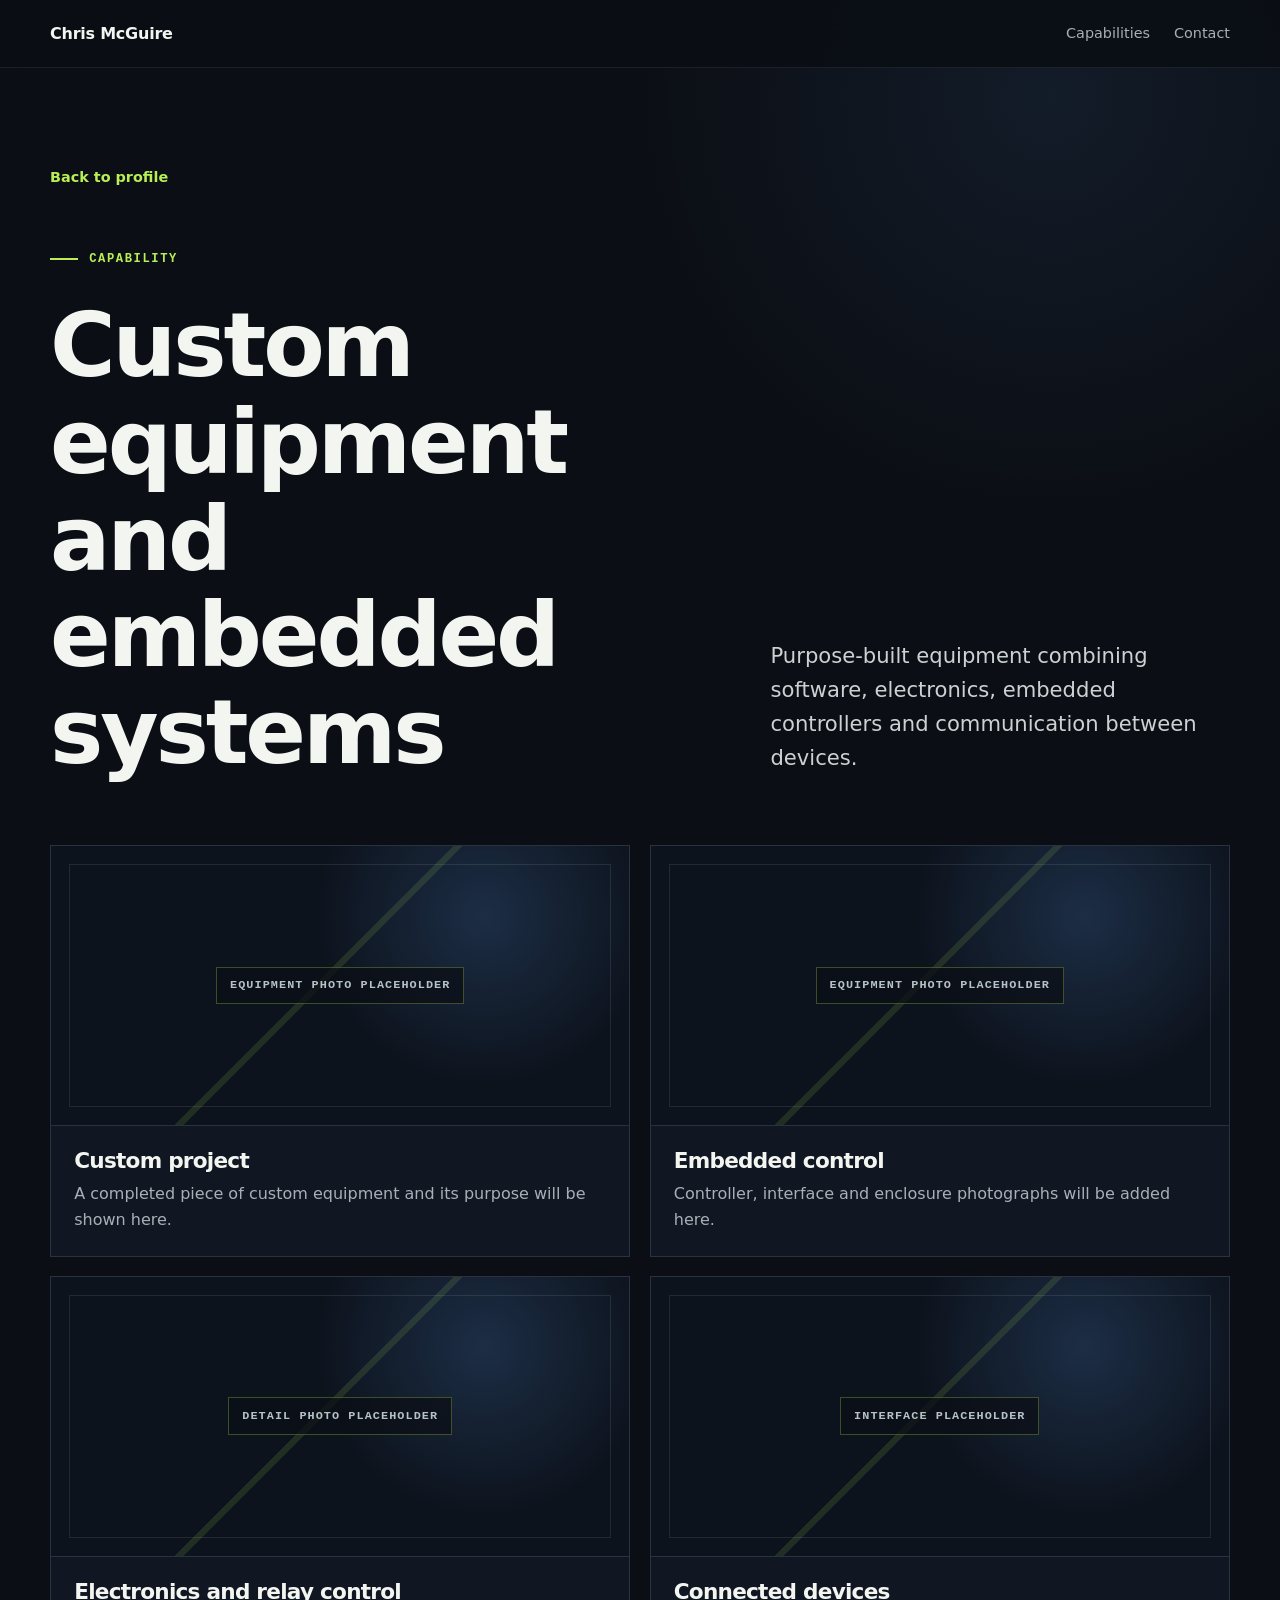
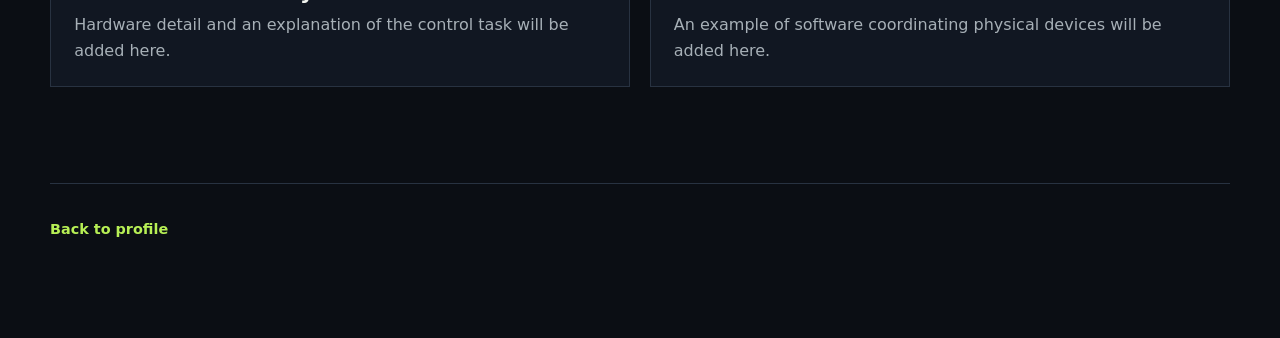
==== custom-equipment.html @ bbeb16cd "Build visual profile and capability pages" ====
<!doctype html>
<html lang="en"><head><meta charset="utf-8"><meta name="viewport" content="width=device-width,initial-scale=1"><meta name="robots" content="noindex,nofollow,noarchive,nosnippet,noimageindex"><meta name="referrer" content="no-referrer"><meta name="theme-color" content="#0b0e14"><title>Custom equipment and embedded systems | Chris McGuire</title><link rel="stylesheet" href="styles.css"></head>
<body><header class="topbar"><a class="brand" href="index.html">Chris McGuire</a><nav aria-label="Page navigation"><a href="index.html#capabilities">Capabilities</a><a href="index.html#contact">Contact</a></nav></header>
<main class="detail-main"><a class="back-link" href="index.html">Back to profile</a><p class="section-label">Capability</p><div class="detail-header"><h1>Custom equipment and embedded systems</h1><p class="detail-intro">Purpose-built equipment combining software, electronics, embedded controllers and communication between devices.</p></div>
<div class="gallery-grid">
<article class="gallery-card"><div class="placeholder-image"><span>Equipment photo placeholder</span></div><div class="gallery-copy"><h2>Custom project</h2><p>A completed piece of custom equipment and its purpose will be shown here.</p></div></article>
<article class="gallery-card"><div class="placeholder-image"><span>Equipment photo placeholder</span></div><div class="gallery-copy"><h2>Embedded control</h2><p>Controller, interface and enclosure photographs will be added here.</p></div></article>
<article class="gallery-card"><div class="placeholder-image"><span>Detail photo placeholder</span></div><div class="gallery-copy"><h2>Electronics and relay control</h2><p>Hardware detail and an explanation of the control task will be added here.</p></div></article>
<article class="gallery-card"><div class="placeholder-image"><span>Interface placeholder</span></div><div class="gallery-copy"><h2>Connected devices</h2><p>An example of software coordinating physical devices will be added here.</p></div></article>
</div></main><footer class="detail-footer"><a class="back-link" href="index.html">Back to profile</a></footer></body></html>
---- styles.css ----
:root {
  --bg: #0b0e14;
  --surface: #111722;
  --surface-2: #151d2a;
  --text: #f2f5f0;
  --muted: #a7b0b7;
  --line: #283241;
  --accent: #b7ef55;
  --accent-soft: rgba(183, 239, 85, 0.12);
  --blue: #60a5fa;
  --max: 1180px;
}

* { box-sizing: border-box; }
html { scroll-behavior: smooth; }
body {
  margin: 0;
  color: var(--text);
  background:
    radial-gradient(circle at 82% 5%, rgba(96, 165, 250, 0.09), transparent 27rem),
    var(--bg);
  font-family: Inter, ui-sans-serif, system-ui, -apple-system, BlinkMacSystemFont, "Segoe UI", sans-serif;
  line-height: 1.6;
}
a { color: inherit; }
.skip-link { position: absolute; left: -9999px; }
.skip-link:focus { left: 1rem; top: 1rem; z-index: 20; padding: .65rem .85rem; background: var(--accent); color: #0b0e14; }

.topbar {
  position: sticky;
  top: 0;
  z-index: 10;
  display: flex;
  justify-content: space-between;
  align-items: center;
  gap: 2rem;
  min-height: 68px;
  padding: 0 max(24px, calc((100vw - var(--max)) / 2));
  border-bottom: 1px solid rgba(255,255,255,.08);
  background: rgba(11, 14, 20, .9);
  backdrop-filter: blur(16px);
}
.brand { font-weight: 750; text-decoration: none; letter-spacing: -.015em; }
.topbar nav { display: flex; gap: 1.5rem; }
.topbar nav a { color: var(--muted); font-size: .9rem; text-decoration: none; }
.topbar nav a:hover, .topbar nav a:focus-visible { color: var(--accent); }

.section, .detail-main {
  width: min(var(--max), calc(100% - 48px));
  margin: 0 auto;
  padding: 96px 0;
  border-bottom: 1px solid var(--line);
}
.section-label {
  display: flex;
  align-items: center;
  gap: .7rem;
  margin: 0 0 2rem;
  color: var(--accent);
  font: 700 .76rem/1 ui-monospace, SFMono-Regular, Consolas, monospace;
  letter-spacing: .13em;
  text-transform: uppercase;
}
.section-label::before { content: ""; width: 28px; height: 2px; background: currentColor; }
h1, h2, h3, p { margin-top: 0; }
h1, h2, h3 { line-height: 1.08; letter-spacing: -.035em; }
h1 { margin-bottom: 0; font-size: clamp(3.6rem, 9vw, 7.8rem); font-weight: 760; }
h2 { margin-bottom: .7rem; font-size: clamp(2rem, 4vw, 3.4rem); }
h3 { margin-bottom: .75rem; font-size: clamp(1.25rem, 2vw, 1.65rem); }

.profile { min-height: calc(100vh - 68px); display: flex; flex-direction: column; justify-content: center; }
.profile-grid { display: grid; grid-template-columns: minmax(300px, .9fr) minmax(360px, 1.1fr); align-items: start; gap: clamp(3rem, 8vw, 8rem); }
.profile-copy { padding-top: .6rem; font-size: clamp(1.08rem, 1.65vw, 1.35rem); color: #d8dedc; }
.profile-copy p { margin-bottom: 1.2em; }
.profile-copy p:first-child { color: var(--text); }

.section-heading { display: grid; grid-template-columns: 1fr minmax(280px, .62fr); gap: 3rem; align-items: end; margin-bottom: 3rem; }
.section-heading p { margin-bottom: .25rem; color: var(--muted); }
.capability-tiles { display: grid; grid-template-columns: repeat(2, minmax(0, 1fr)); gap: 1px; background: var(--line); border: 1px solid var(--line); }
.capability-tile { min-width: 0; background: var(--surface); text-decoration: none; transition: background .2s ease, transform .2s ease; }
.capability-tile:hover { position: relative; z-index: 1; background: #151c27; }
.tile-image, .placeholder-image {
  position: relative;
  overflow: hidden;
  display: grid;
  place-items: center;
  min-height: 220px;
  padding: 1.5rem;
  border-bottom: 1px solid var(--line);
  color: #b6c1c8;
  background:
    linear-gradient(135deg, transparent 0 47%, rgba(183,239,85,.12) 47% 48%, transparent 48% 100%),
    radial-gradient(circle at 75% 25%, rgba(96,165,250,.18), transparent 35%),
    #0d131d;
  font: 650 .74rem/1.4 ui-monospace, SFMono-Regular, Consolas, monospace;
  letter-spacing: .09em;
  text-align: center;
  text-transform: uppercase;
}
.tile-image::before, .placeholder-image::before {
  content: "";
  position: absolute;
  inset: 18px;
  border: 1px solid rgba(255,255,255,.09);
  pointer-events: none;
}
.tile-image span, .placeholder-image span { position: relative; padding: .6rem .8rem; border: 1px solid rgba(183,239,85,.28); background: rgba(11,14,20,.7); }
.tile-copy { padding: clamp(1.5rem, 3vw, 2.2rem); }
.tile-copy p { min-height: 5.1em; margin-bottom: 1.6rem; color: var(--muted); }
.view-link, .back-link { color: var(--accent); font-size: .9rem; font-weight: 700; }
.view-link::after { content: "  →"; }

.testimonial-grid { display: grid; grid-template-columns: 1fr 1fr; gap: 1px; background: var(--line); border: 1px solid var(--line); }
blockquote { min-height: 210px; margin: 0; padding: 2.2rem; background: var(--surface); }
blockquote p { color: var(--muted); font-size: 1.2rem; }
blockquote footer { margin-top: 3.5rem; color: #7f8991; font-size: .85rem; }
.contact { text-align: center; }
.contact .section-label { justify-content: center; }
.contact p { color: var(--muted); }
.button { display: inline-block; margin-top: 1.2rem; padding: .85rem 1.15rem; border: 1px solid var(--accent); color: var(--accent); text-decoration: none; font-weight: 700; }
.button:hover { background: var(--accent); color: var(--bg); }
.site-footer { display: flex; justify-content: space-between; gap: 1rem; width: min(var(--max), calc(100% - 48px)); margin: 0 auto; padding: 2rem 0; color: #707982; font-size: .78rem; }

.detail-main { border-bottom: 0; }
.back-link { display: inline-block; margin-bottom: 4rem; text-decoration: none; }
.back-link:hover { text-decoration: underline; }
.detail-header { display: grid; grid-template-columns: 1fr minmax(280px, .7fr); gap: 4rem; align-items: end; margin-bottom: 4rem; }
.detail-header h1 { font-size: clamp(3rem, 7vw, 6rem); }
.detail-intro { margin-bottom: .4rem; color: #cbd2d2; font-size: clamp(1.08rem, 1.7vw, 1.32rem); }
.gallery-grid { display: grid; grid-template-columns: repeat(2, minmax(0, 1fr)); gap: 1.2rem; }
.gallery-card { overflow: hidden; border: 1px solid var(--line); background: var(--surface); }
.gallery-card .placeholder-image { min-height: 280px; }
.gallery-copy { padding: 1.45rem; }
.gallery-copy h2 { margin-bottom: .55rem; font-size: 1.35rem; }
.gallery-copy p { margin-bottom: 0; color: var(--muted); }
.detail-footer { width: min(var(--max), calc(100% - 48px)); margin: 0 auto; padding: 2rem 0; border-top: 1px solid var(--line); }

@media (max-width: 760px) {
  .topbar { min-height: 60px; padding: 0 20px; }
  .topbar nav { gap: .9rem; }
  .topbar nav a:nth-child(2) { display: none; }
  .section, .detail-main { width: min(100% - 40px, var(--max)); padding: 68px 0; }
  .profile { min-height: auto; padding-top: 88px; }
  .profile-grid, .section-heading, .detail-header { grid-template-columns: 1fr; gap: 2rem; }
  h1 { font-size: clamp(3.5rem, 19vw, 5.5rem); }
  .capability-tiles, .testimonial-grid, .gallery-grid { grid-template-columns: 1fr; }
  .tile-copy p { min-height: 0; }
  .site-footer { width: calc(100% - 40px); flex-direction: column; }
  .back-link { margin-bottom: 2.5rem; }
}

@media (prefers-reduced-motion: reduce) {
  html { scroll-behavior: auto; }
  * { transition: none !important; }
}
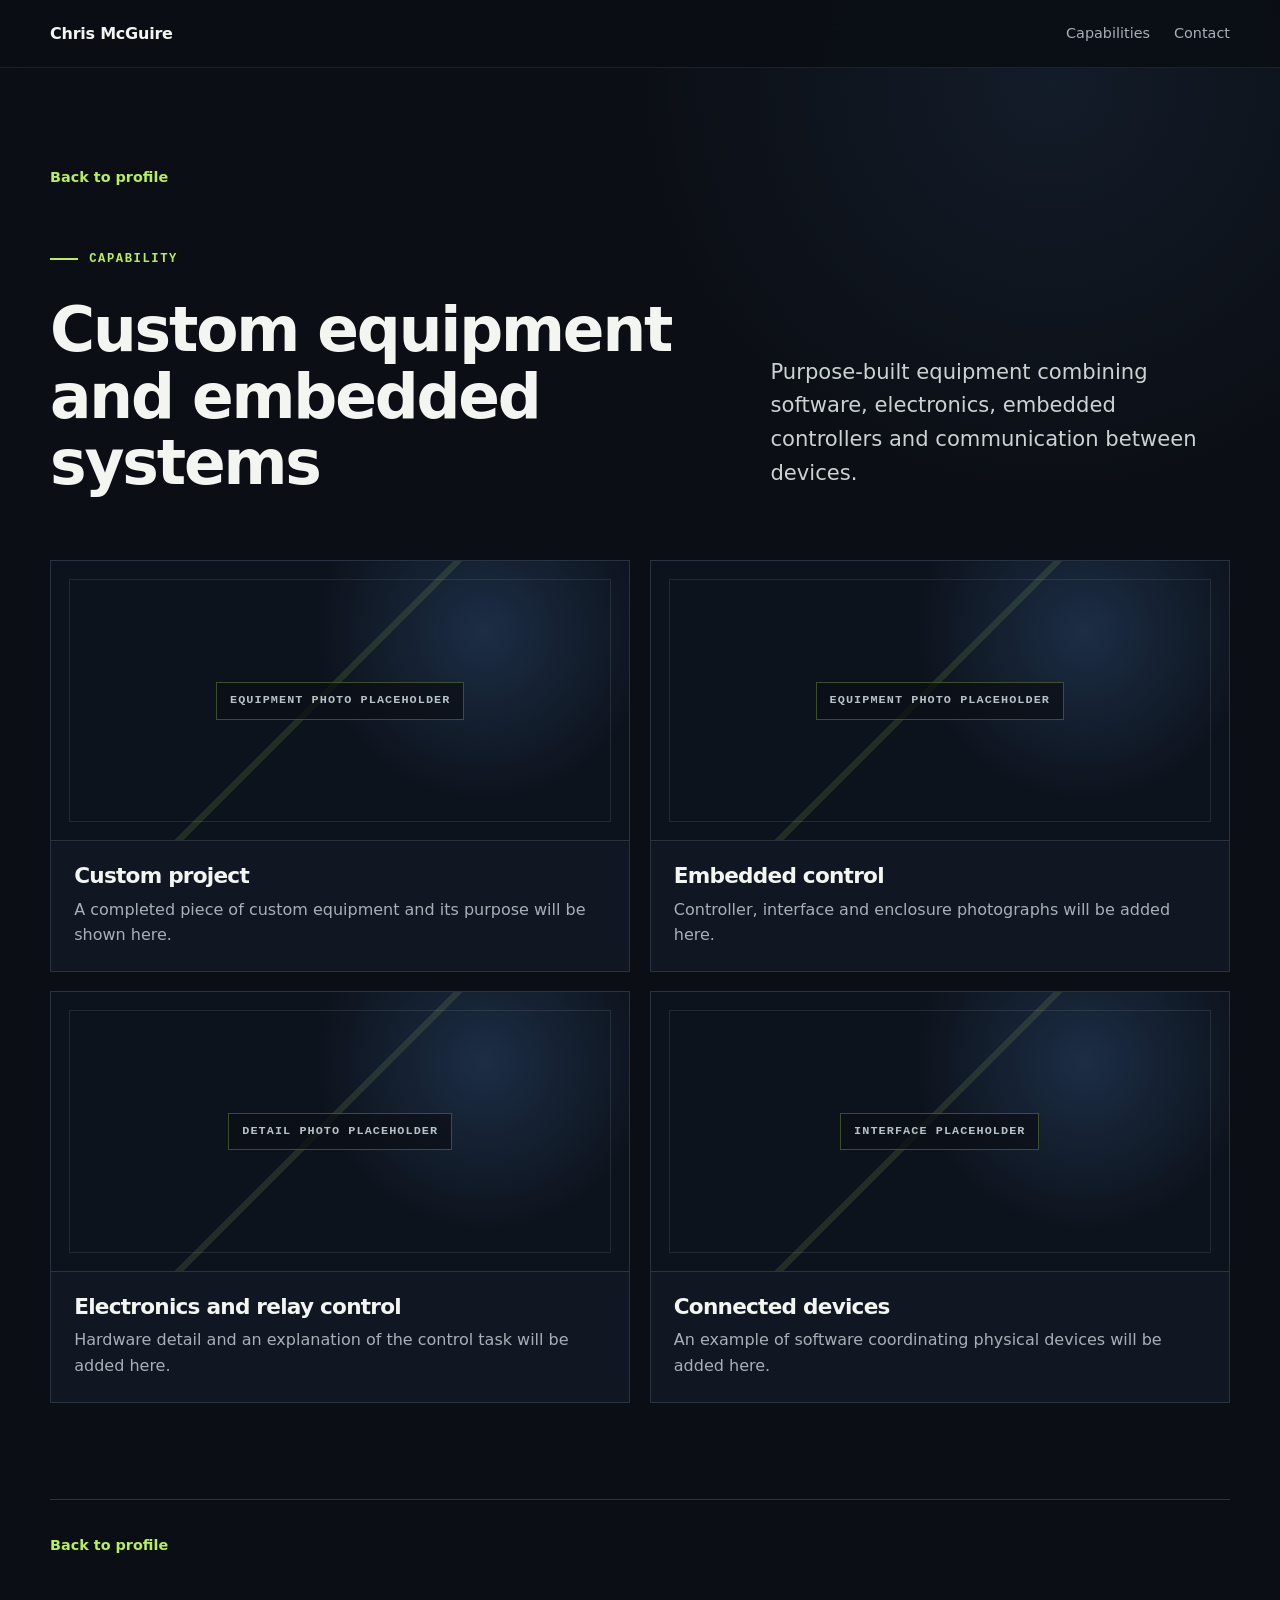
==== commit 466d5834: "Refresh image tile styling on detail pages" ====
--- a/custom-equipment.html
+++ b/custom-equipment.html
@@ -1,5 +1,5 @@
 <!doctype html>
-<html lang="en"><head><meta charset="utf-8"><meta name="viewport" content="width=device-width,initial-scale=1"><meta name="robots" content="noindex,nofollow,noarchive,nosnippet,noimageindex"><meta name="referrer" content="no-referrer"><meta name="theme-color" content="#0b0e14"><title>Custom equipment and embedded systems | Chris McGuire</title><link rel="stylesheet" href="styles.css"></head>
+<html lang="en"><head><meta charset="utf-8"><meta name="viewport" content="width=device-width,initial-scale=1"><meta name="robots" content="noindex,nofollow,noarchive,nosnippet,noimageindex"><meta name="referrer" content="no-referrer"><meta name="theme-color" content="#0b0e14"><title>Custom equipment and embedded systems | Chris McGuire</title><link rel="stylesheet" href="styles.css?v=20261030-2"></head>
 <body><header class="topbar"><a class="brand" href="index.html">Chris McGuire</a><nav aria-label="Page navigation"><a href="index.html#capabilities">Capabilities</a><a href="index.html#contact">Contact</a></nav></header>
 <main class="detail-main"><a class="back-link" href="index.html">Back to profile</a><p class="section-label">Capability</p><div class="detail-header"><h1>Custom equipment and embedded systems</h1><p class="detail-intro">Purpose-built equipment combining software, electronics, embedded controllers and communication between devices.</p></div>
 <div class="gallery-grid">
--- a/styles.css
+++ b/styles.css
@@ -64,7 +64,7 @@
 .section-label::before { content: ""; width: 28px; height: 2px; background: currentColor; }
 h1, h2, h3, p { margin-top: 0; }
 h1, h2, h3 { line-height: 1.08; letter-spacing: -.035em; }
-h1 { margin-bottom: 0; font-size: clamp(3.6rem, 9vw, 7.8rem); font-weight: 760; }
+h1 { margin-bottom: 0; font-size: clamp(3rem, 6vw, 5.5rem); font-weight: 760; }
 h2 { margin-bottom: .7rem; font-size: clamp(2rem, 4vw, 3.4rem); }
 h3 { margin-bottom: .75rem; font-size: clamp(1.25rem, 2vw, 1.65rem); }
 
@@ -77,8 +77,7 @@
 .section-heading { display: grid; grid-template-columns: 1fr minmax(280px, .62fr); gap: 3rem; align-items: end; margin-bottom: 3rem; }
 .section-heading p { margin-bottom: .25rem; color: var(--muted); }
 .capability-tiles { display: grid; grid-template-columns: repeat(2, minmax(0, 1fr)); gap: 1px; background: var(--line); border: 1px solid var(--line); }
-.capability-tile { min-width: 0; background: var(--surface); text-decoration: none; transition: background .2s ease, transform .2s ease; }
-.capability-tile:hover { position: relative; z-index: 1; background: #151c27; }
+.capability-tile { min-width: 0; background: var(--surface); }
 .tile-image, .placeholder-image {
   position: relative;
   overflow: hidden;
@@ -97,6 +96,9 @@
   text-align: center;
   text-transform: uppercase;
 }
+.tile-image { text-decoration: none; transition: filter .2s ease; }
+.tile-image:hover, .tile-image:focus-visible { filter: brightness(1.1); }
+.tile-image:focus-visible { outline: 2px solid var(--accent); outline-offset: -2px; }
 .tile-image::before, .placeholder-image::before {
   content: "";
   position: absolute;
@@ -105,10 +107,14 @@
   pointer-events: none;
 }
 .tile-image span, .placeholder-image span { position: relative; padding: .6rem .8rem; border: 1px solid rgba(183,239,85,.28); background: rgba(11,14,20,.7); }
+.tile-image.has-photo { padding: 12px; }
+.tile-image.has-photo img { display: block; width: 100%; height: 196px; object-fit: cover; border: 1px solid rgba(255,255,255,.16); border-radius: 4px; background: radial-gradient(circle at 75% 25%, rgba(96,165,250,.18), transparent 35%), linear-gradient(135deg, #0d131d, #111a26); }
+.tile-image.has-photo img.contain { object-fit: contain; }
+.tile-image.has-badge { padding: 2rem; background: radial-gradient(circle at 50% 45%, rgba(96,165,250,.13), transparent 18rem), #0d131d; }
+.tile-image.has-badge img { display: block; width: min(100%, 420px); height: auto; }
 .tile-copy { padding: clamp(1.5rem, 3vw, 2.2rem); }
 .tile-copy p { min-height: 5.1em; margin-bottom: 1.6rem; color: var(--muted); }
-.view-link, .back-link { color: var(--accent); font-size: .9rem; font-weight: 700; }
-.view-link::after { content: "  →"; }
+.back-link { color: var(--accent); font-size: .9rem; font-weight: 700; }
 
 .testimonial-grid { display: grid; grid-template-columns: 1fr 1fr; gap: 1px; background: var(--line); border: 1px solid var(--line); }
 blockquote { min-height: 210px; margin: 0; padding: 2.2rem; background: var(--surface); }
@@ -117,6 +123,7 @@
 .contact { text-align: center; }
 .contact .section-label { justify-content: center; }
 .contact p { color: var(--muted); }
+.project-link-section .button { margin-top: 0; }
 .button { display: inline-block; margin-top: 1.2rem; padding: .85rem 1.15rem; border: 1px solid var(--accent); color: var(--accent); text-decoration: none; font-weight: 700; }
 .button:hover { background: var(--accent); color: var(--bg); }
 .site-footer { display: flex; justify-content: space-between; gap: 1rem; width: min(var(--max), calc(100% - 48px)); margin: 0 auto; padding: 2rem 0; color: #707982; font-size: .78rem; }
@@ -125,24 +132,35 @@
 .back-link { display: inline-block; margin-bottom: 4rem; text-decoration: none; }
 .back-link:hover { text-decoration: underline; }
 .detail-header { display: grid; grid-template-columns: 1fr minmax(280px, .7fr); gap: 4rem; align-items: end; margin-bottom: 4rem; }
-.detail-header h1 { font-size: clamp(3rem, 7vw, 6rem); }
+.detail-header h1 { font-size: clamp(2.5rem, 4.8vw, 4.5rem); }
 .detail-intro { margin-bottom: .4rem; color: #cbd2d2; font-size: clamp(1.08rem, 1.7vw, 1.32rem); }
 .gallery-grid { display: grid; grid-template-columns: repeat(2, minmax(0, 1fr)); gap: 1.2rem; }
 .gallery-card { overflow: hidden; border: 1px solid var(--line); background: var(--surface); }
 .gallery-card .placeholder-image { min-height: 280px; }
+.gallery-image { display: block; width: calc(100% - 24px); margin: 12px 12px 0; aspect-ratio: 16 / 10; object-fit: cover; border: 1px solid rgba(255,255,255,.16); border-radius: 4px; background: radial-gradient(circle at 75% 25%, rgba(96,165,250,.18), transparent 35%), linear-gradient(135deg, #0d131d, #111a26); box-shadow: 0 10px 24px rgba(0,0,0,.18); }
+.gallery-image.contain { object-fit: contain; }
+.profile-panel { display: grid; place-items: center; min-height: 280px; padding: 2rem; border-bottom: 1px solid var(--line); background: radial-gradient(circle at 50% 45%, rgba(96,165,250,.13), transparent 18rem), #0d131d; }
+.profile-panel img { display: block; width: min(100%, 420px); height: auto; image-rendering: auto; transition: transform .2s ease, filter .2s ease; }
+.profile-panel:hover img, .profile-panel:focus-visible img { transform: translateY(-2px); filter: brightness(1.08); }
 .gallery-copy { padding: 1.45rem; }
 .gallery-copy h2 { margin-bottom: .55rem; font-size: 1.35rem; }
 .gallery-copy p { margin-bottom: 0; color: var(--muted); }
+.inline-link { color: var(--accent); font-weight: 700; text-underline-offset: .2em; }
+.project-section { padding: 4.5rem 0; border-top: 1px solid var(--line); }
+.project-section-heading { display: grid; grid-template-columns: 1fr minmax(280px, .7fr); gap: 3rem; align-items: end; margin-bottom: 2rem; }
+.project-section-heading h2 { margin-bottom: 0; }
+.project-section-heading p { margin-bottom: .25rem; color: var(--muted); }
+.single-card-grid { grid-template-columns: minmax(0, 1fr); max-width: 720px; }
 .detail-footer { width: min(var(--max), calc(100% - 48px)); margin: 0 auto; padding: 2rem 0; border-top: 1px solid var(--line); }
 
 @media (max-width: 760px) {
   .topbar { min-height: 60px; padding: 0 20px; }
   .topbar nav { gap: .9rem; }
-  .topbar nav a:nth-child(2) { display: none; }
+  .topbar nav .nav-secondary { display: none; }
   .section, .detail-main { width: min(100% - 40px, var(--max)); padding: 68px 0; }
   .profile { min-height: auto; padding-top: 88px; }
-  .profile-grid, .section-heading, .detail-header { grid-template-columns: 1fr; gap: 2rem; }
-  h1 { font-size: clamp(3.5rem, 19vw, 5.5rem); }
+  .profile-grid, .section-heading, .detail-header, .project-section-heading { grid-template-columns: 1fr; gap: 2rem; }
+  h1 { font-size: clamp(2.7rem, 12vw, 4rem); }
   .capability-tiles, .testimonial-grid, .gallery-grid { grid-template-columns: 1fr; }
   .tile-copy p { min-height: 0; }
   .site-footer { width: calc(100% - 40px); flex-direction: column; }
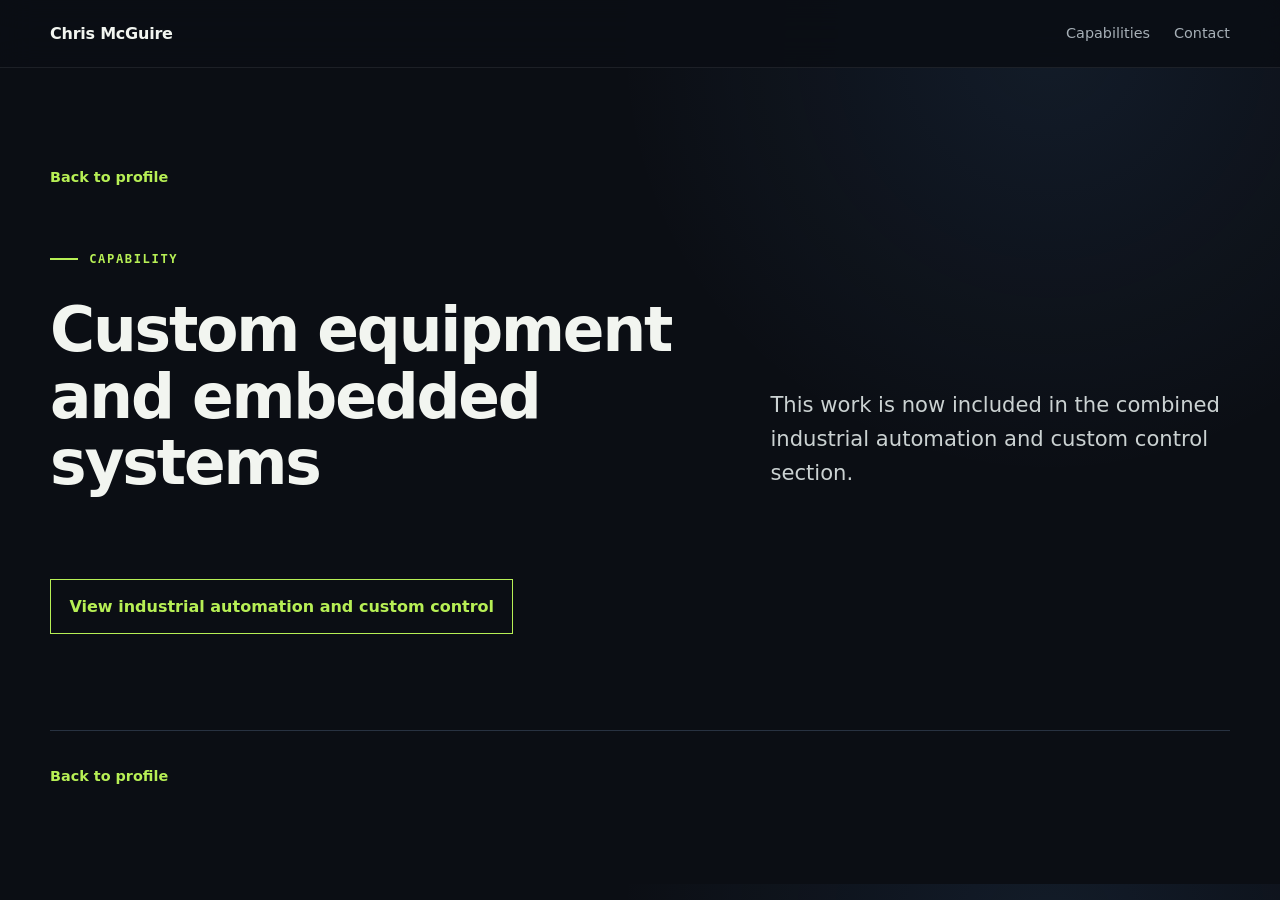
==== commit f53f8f73: "Hide unfinished profile content" ====
--- a/custom-equipment.html
+++ b/custom-equipment.html
@@ -1,10 +1,6 @@
 <!doctype html>
-<html lang="en"><head><meta charset="utf-8"><meta name="viewport" content="width=device-width,initial-scale=1"><meta name="robots" content="noindex,nofollow,noarchive,nosnippet,noimageindex"><meta name="referrer" content="no-referrer"><meta name="theme-color" content="#0b0e14"><title>Custom equipment and embedded systems | Chris McGuire</title><link rel="stylesheet" href="styles.css?v=20261030-2"></head>
+<html lang="en"><head><meta charset="utf-8"><meta name="viewport" content="width=device-width,initial-scale=1"><meta name="robots" content="noindex,nofollow,noarchive,nosnippet,noimageindex"><meta name="referrer" content="no-referrer"><meta name="theme-color" content="#0b0e14"><title>Custom equipment and embedded systems | Chris McGuire</title><link rel="stylesheet" href="styles.css?v=20261031-1"></head>
 <body><header class="topbar"><a class="brand" href="index.html">Chris McGuire</a><nav aria-label="Page navigation"><a href="index.html#capabilities">Capabilities</a><a href="index.html#contact">Contact</a></nav></header>
-<main class="detail-main"><a class="back-link" href="index.html">Back to profile</a><p class="section-label">Capability</p><div class="detail-header"><h1>Custom equipment and embedded systems</h1><p class="detail-intro">Purpose-built equipment combining software, electronics, embedded controllers and communication between devices.</p></div>
-<div class="gallery-grid">
-<article class="gallery-card"><div class="placeholder-image"><span>Equipment photo placeholder</span></div><div class="gallery-copy"><h2>Custom project</h2><p>A completed piece of custom equipment and its purpose will be shown here.</p></div></article>
-<article class="gallery-card"><div class="placeholder-image"><span>Equipment photo placeholder</span></div><div class="gallery-copy"><h2>Embedded control</h2><p>Controller, interface and enclosure photographs will be added here.</p></div></article>
-<article class="gallery-card"><div class="placeholder-image"><span>Detail photo placeholder</span></div><div class="gallery-copy"><h2>Electronics and relay control</h2><p>Hardware detail and an explanation of the control task will be added here.</p></div></article>
-<article class="gallery-card"><div class="placeholder-image"><span>Interface placeholder</span></div><div class="gallery-copy"><h2>Connected devices</h2><p>An example of software coordinating physical devices will be added here.</p></div></article>
-</div></main><footer class="detail-footer"><a class="back-link" href="index.html">Back to profile</a></footer></body></html>
+<main class="detail-main"><a class="back-link" href="index.html">Back to profile</a><p class="section-label">Capability</p><div class="detail-header"><h1>Custom equipment and embedded systems</h1><p class="detail-intro">This work is now included in the combined industrial automation and custom control section.</p></div>
+<a class="button" href="industrial-automation.html">View industrial automation and custom control</a>
+</main><footer class="detail-footer"><a class="back-link" href="index.html">Back to profile</a></footer></body></html>
--- a/styles.css
+++ b/styles.css
@@ -112,6 +112,15 @@
 .tile-image.has-photo img.contain { object-fit: contain; }
 .tile-image.has-badge { padding: 2rem; background: radial-gradient(circle at 50% 45%, rgba(96,165,250,.13), transparent 18rem), #0d131d; }
 .tile-image.has-badge img { display: block; width: min(100%, 420px); height: auto; }
+.tile-image.has-security-collage { padding: 12px; background: radial-gradient(circle at 50% 45%, rgba(96,165,250,.13), transparent 18rem), #0d131d; }
+.security-collage { position: relative; display: block; width: 100%; height: 196px; padding: 0; overflow: hidden; border: 1px solid rgba(255,255,255,.16); border-radius: 4px; background: #0d131d; }
+.security-collage::after { content: ""; position: absolute; z-index: 2; top: 0; left: 58%; width: 2px; height: 202px; background: var(--accent); box-shadow: 0 0 12px rgba(183,239,85,.42); transform: rotate(11.5deg); transform-origin: top center; }
+.security-collage > img:not(.security-logo) { position: absolute; top: 0; display: block; width: 60%; height: 196px; object-fit: cover; }
+.security-collage > img:first-child { left: 0; object-position: center 22%; clip-path: polygon(0 0,100% 0,81% 100%,0 100%); }
+.security-collage > img:nth-child(2) { right: 0; object-position: left center; clip-path: polygon(30% 0,100% 0,100% 100%,14.2% 100%); }
+.security-collage .security-logo { position: absolute; z-index: 3; display: block; height: auto; padding: 0; border: 0; background: none; filter: drop-shadow(0 4px 8px rgba(0,0,0,.75)); object-fit: contain; }
+.security-collage .security-logo-kali { bottom: 12px; left: 14px; width: 46px; }
+.security-collage .security-logo-defence { top: 12px; right: 14px; width: 44px; }
 .tile-copy { padding: clamp(1.5rem, 3vw, 2.2rem); }
 .tile-copy p { min-height: 5.1em; margin-bottom: 1.6rem; color: var(--muted); }
 .back-link { color: var(--accent); font-size: .9rem; font-weight: 700; }
